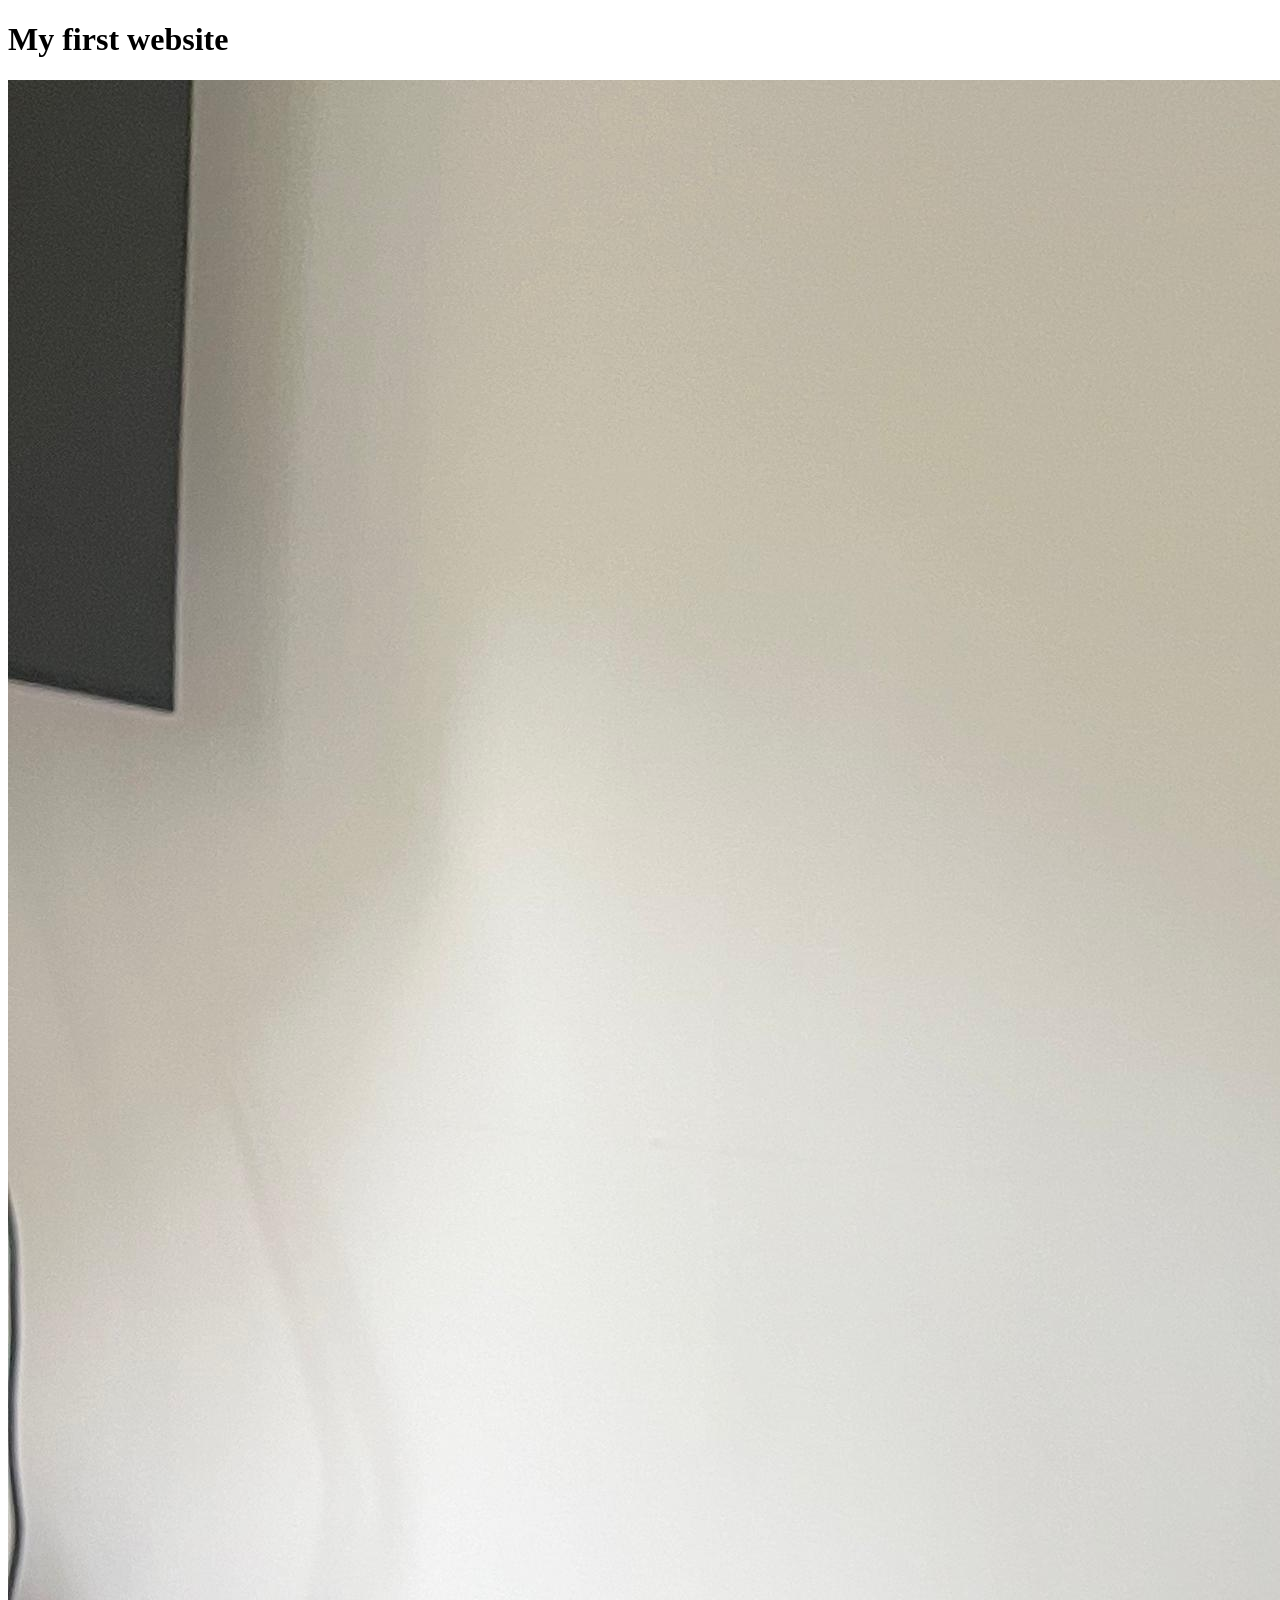
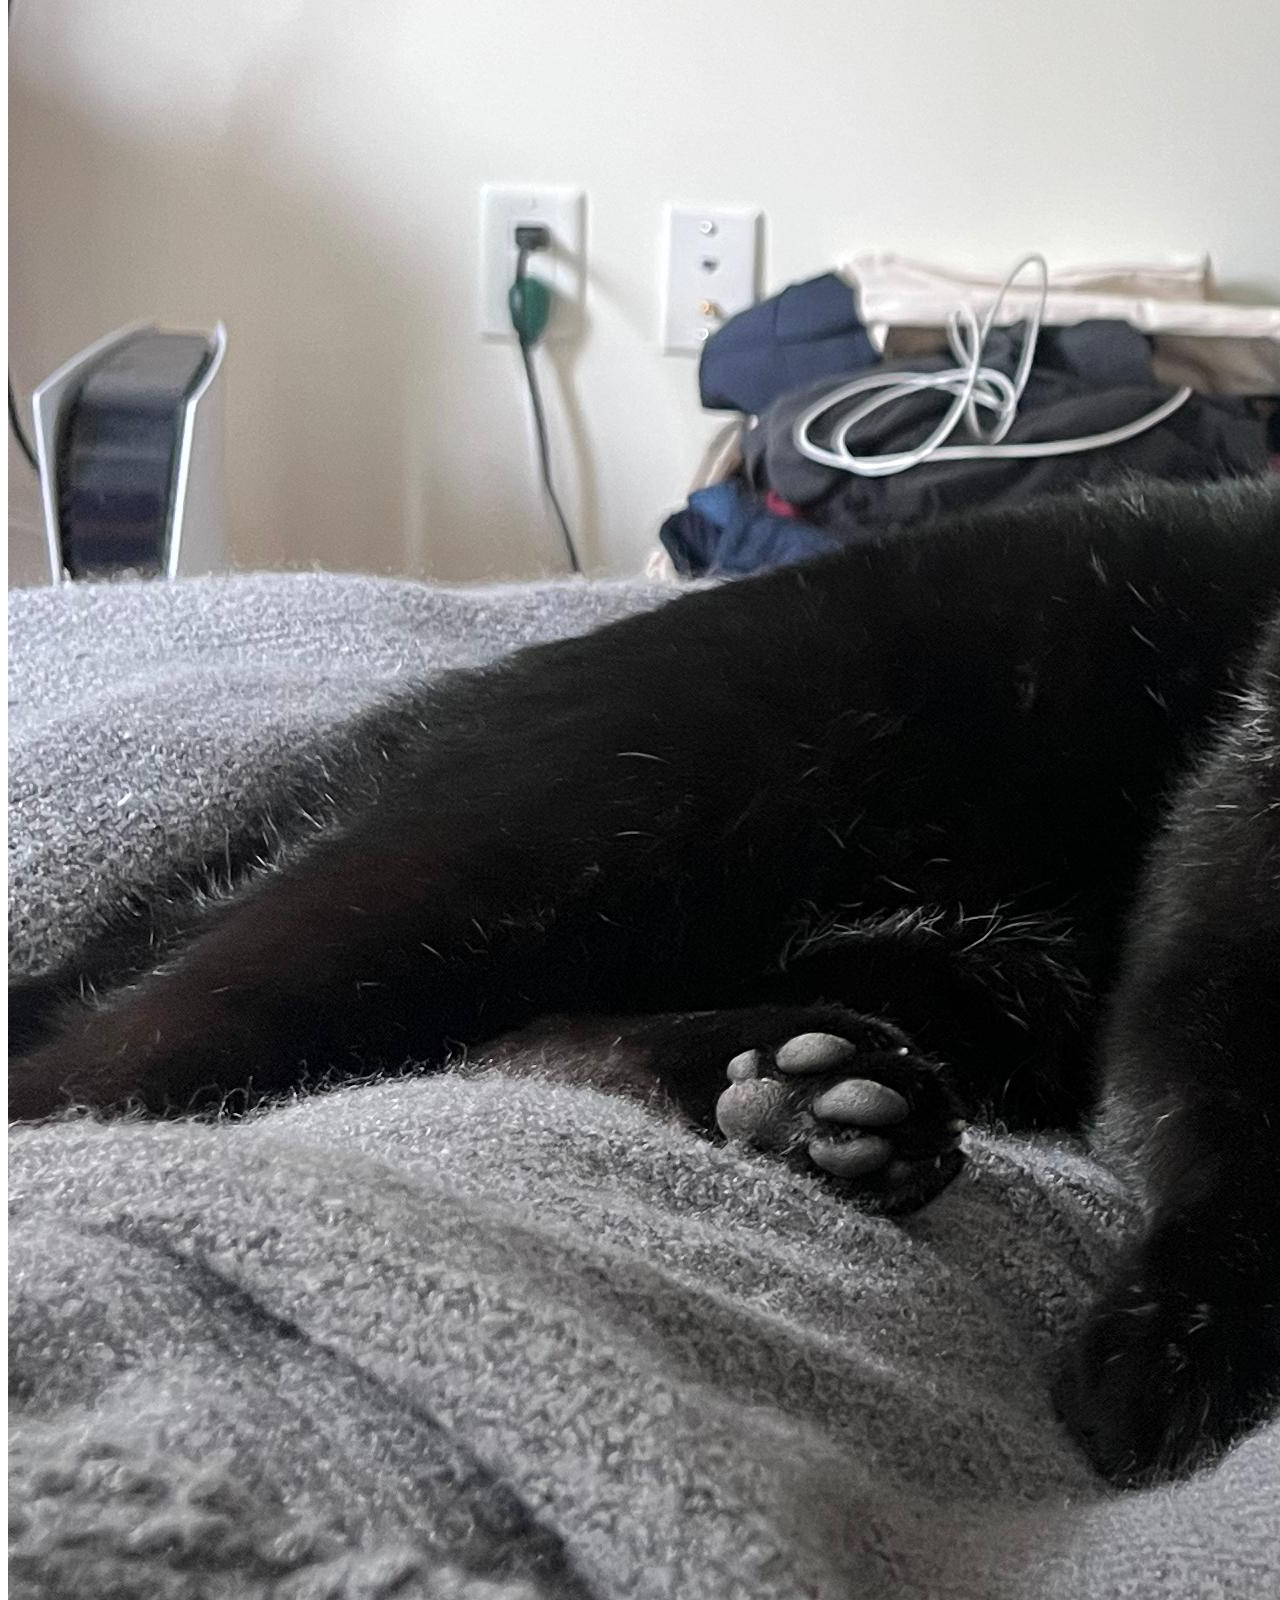
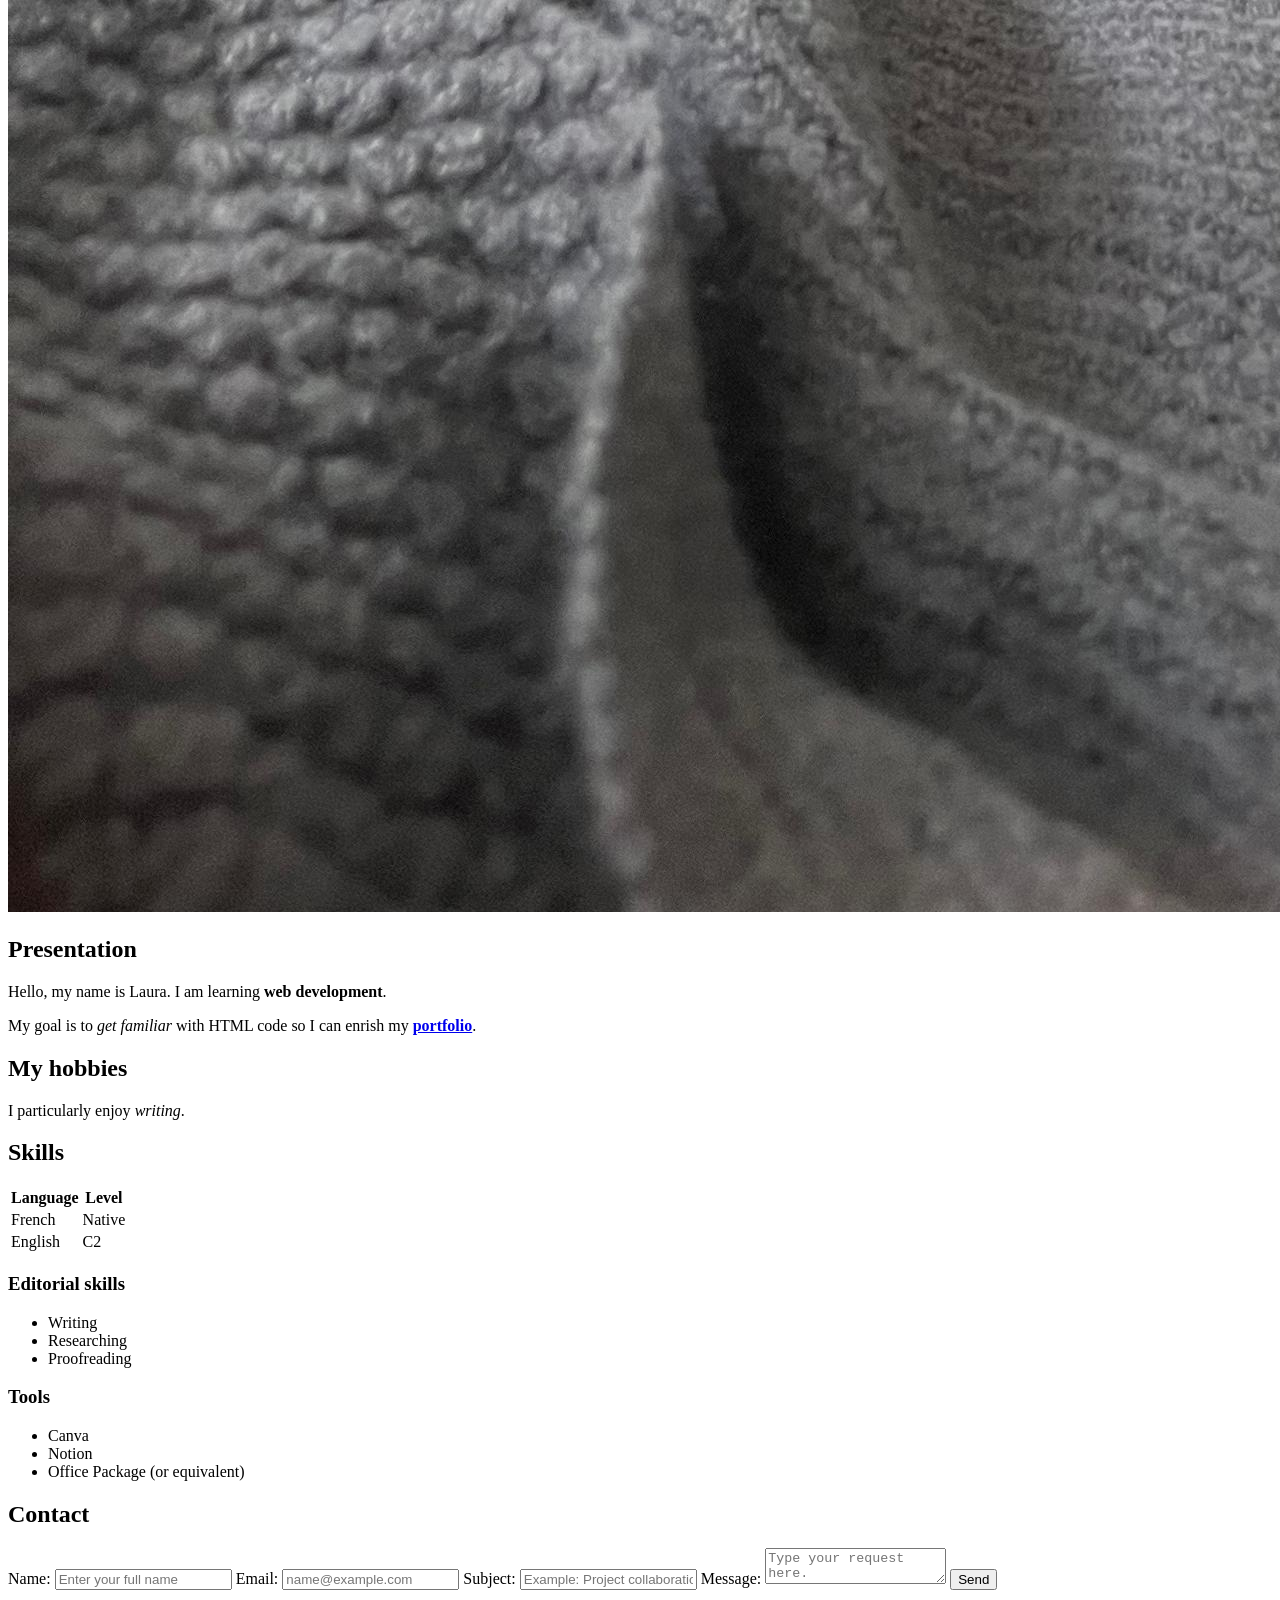
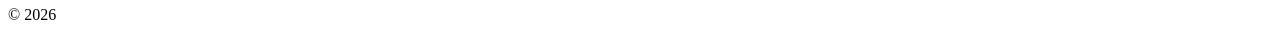
==== index.html @ b149e93c "First version of my novel project" ====
<!doctype html>
<html lang="en">
  <head>
    <meta charset="UTF-8" />
    <title>My first website</title>
    <link rel="stylesheet" href="css/stylesheet" />
  </head>
  <body>
    <header>
      <h1 id="page-title">My first website</h1>
    </header>
    <main>
      <section>
        <img
          src="images/jackie-on-the-bed.jpg"
          alt="pictue of Jackie on the bed"
        />
        <h2>Presentation</h2>
        <p>
          Hello, my name is <span class="name">Laura</span>. I am learning
          <strong> web development</strong>.
        </p>
        <p>
          My goal is to <em>get familiar</em> with HTML code so I can enrish my
          <a href="https://laurardz.netlify.app/"><strong>portfolio</strong></a
          >.
        </p>
      </section>
      <section>
        <h2>My hobbies</h2>
        <p>I particularly enjoy <em>writing</em>.</p>
      </section>
      <section>
        <h2>Skills</h2>
        <table>
          <tr>
            <th>Language</th>
            <th>Level</th>
          </tr>
          <tr>
            <td>French</td>
            <td>Native</td>
          </tr>
          <tr>
            <td>English</td>
            <td>C2</td>
          </tr>
        </table>
        <h3>Editorial skills</h3>
        <ul>
          <li>Writing</li>
          <li>Researching</li>
          <li>Proofreading</li>
        </ul>
        <h3>Tools</h3>
        <ul>
          <li>Canva</li>
          <li>Notion</li>
          <li>Office Package (or equivalent)</li>
        </ul>
      </section>
      <section>
        <h2>Contact</h2>
        <form>
          <label>Name:</label>
          <input type="text" placeholder="Enter your full name" />
          <label>Email:</label>
          <input type="email" placeholder="name@example.com" />
          <label>Subject:</label>
          <input type="text" placeholder="Example: Project collaboration" />
          <label>Message:</label>
          <textarea placeholder="Type your request here."></textarea>
          <button>Send</button>
        </form>
      </section>
    </main>
    <footer>
      <p>© 2026</p>
    </footer>
  </body>
</html>
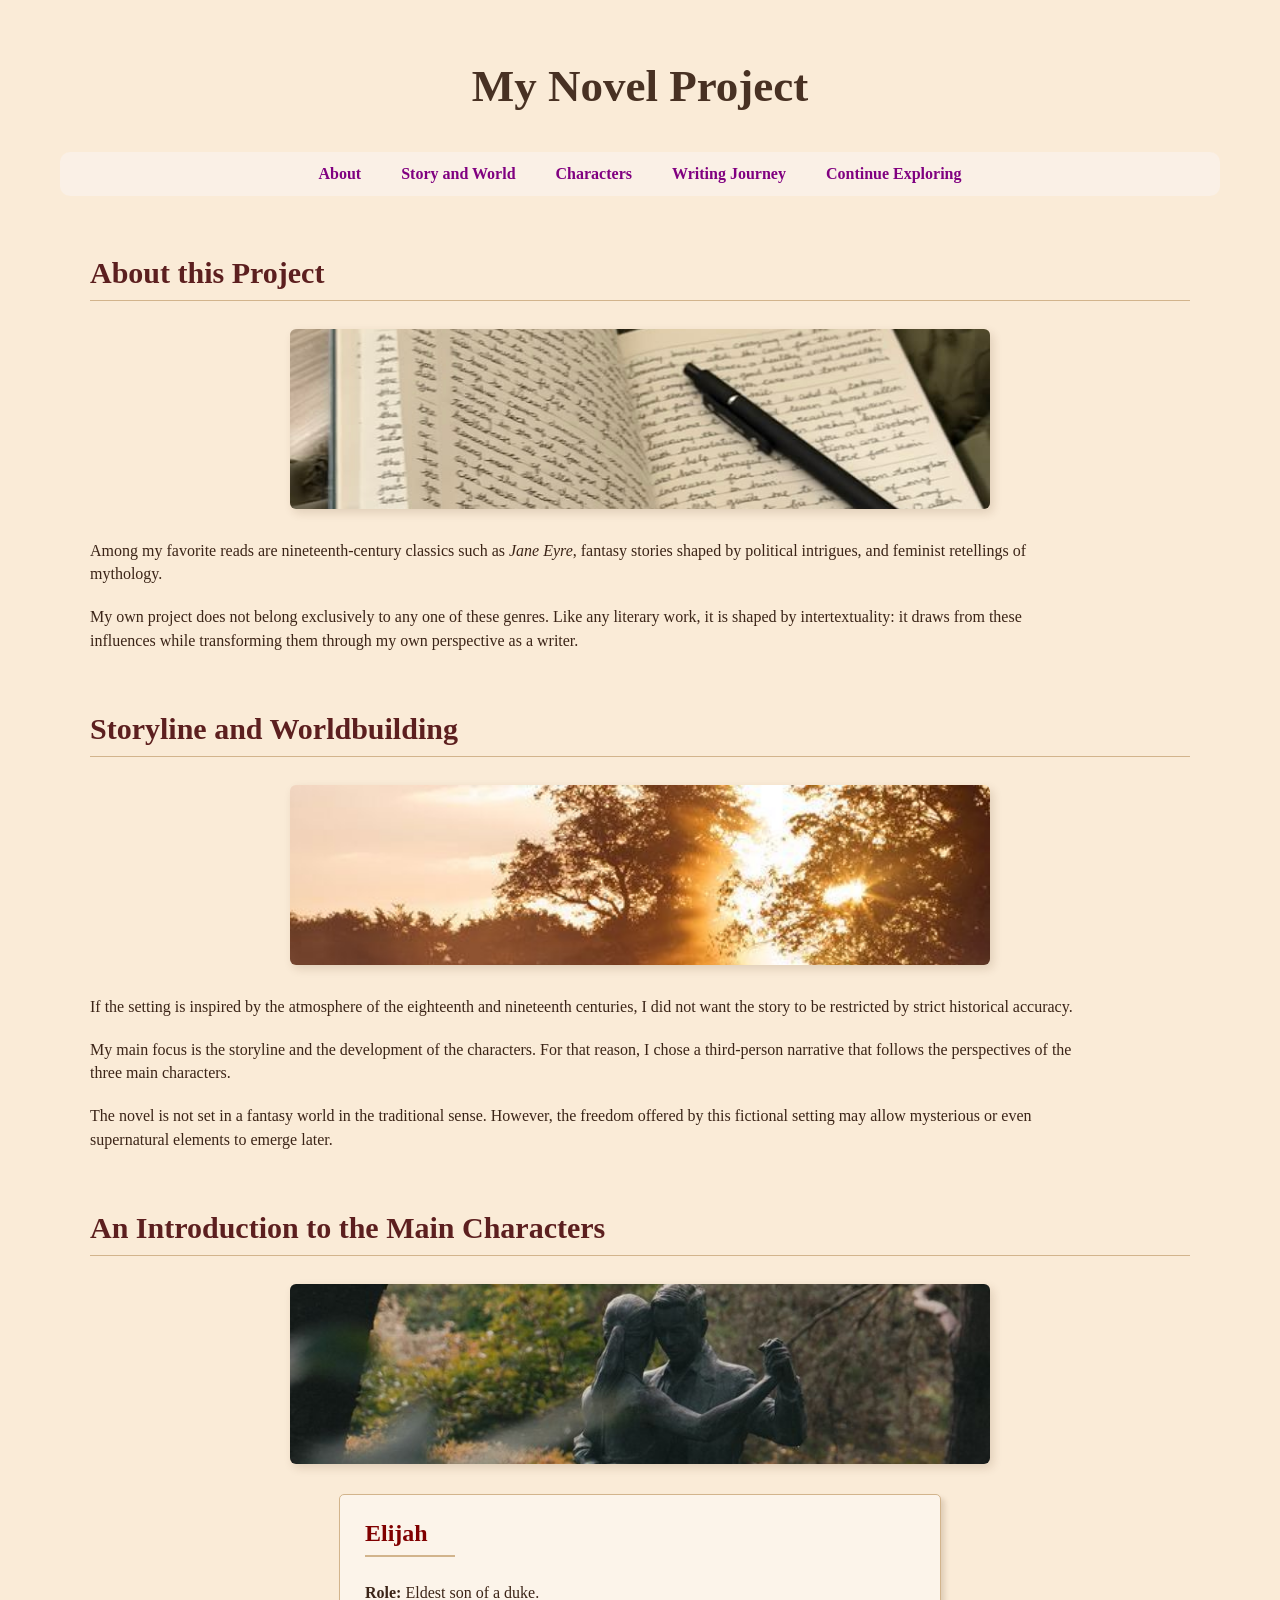
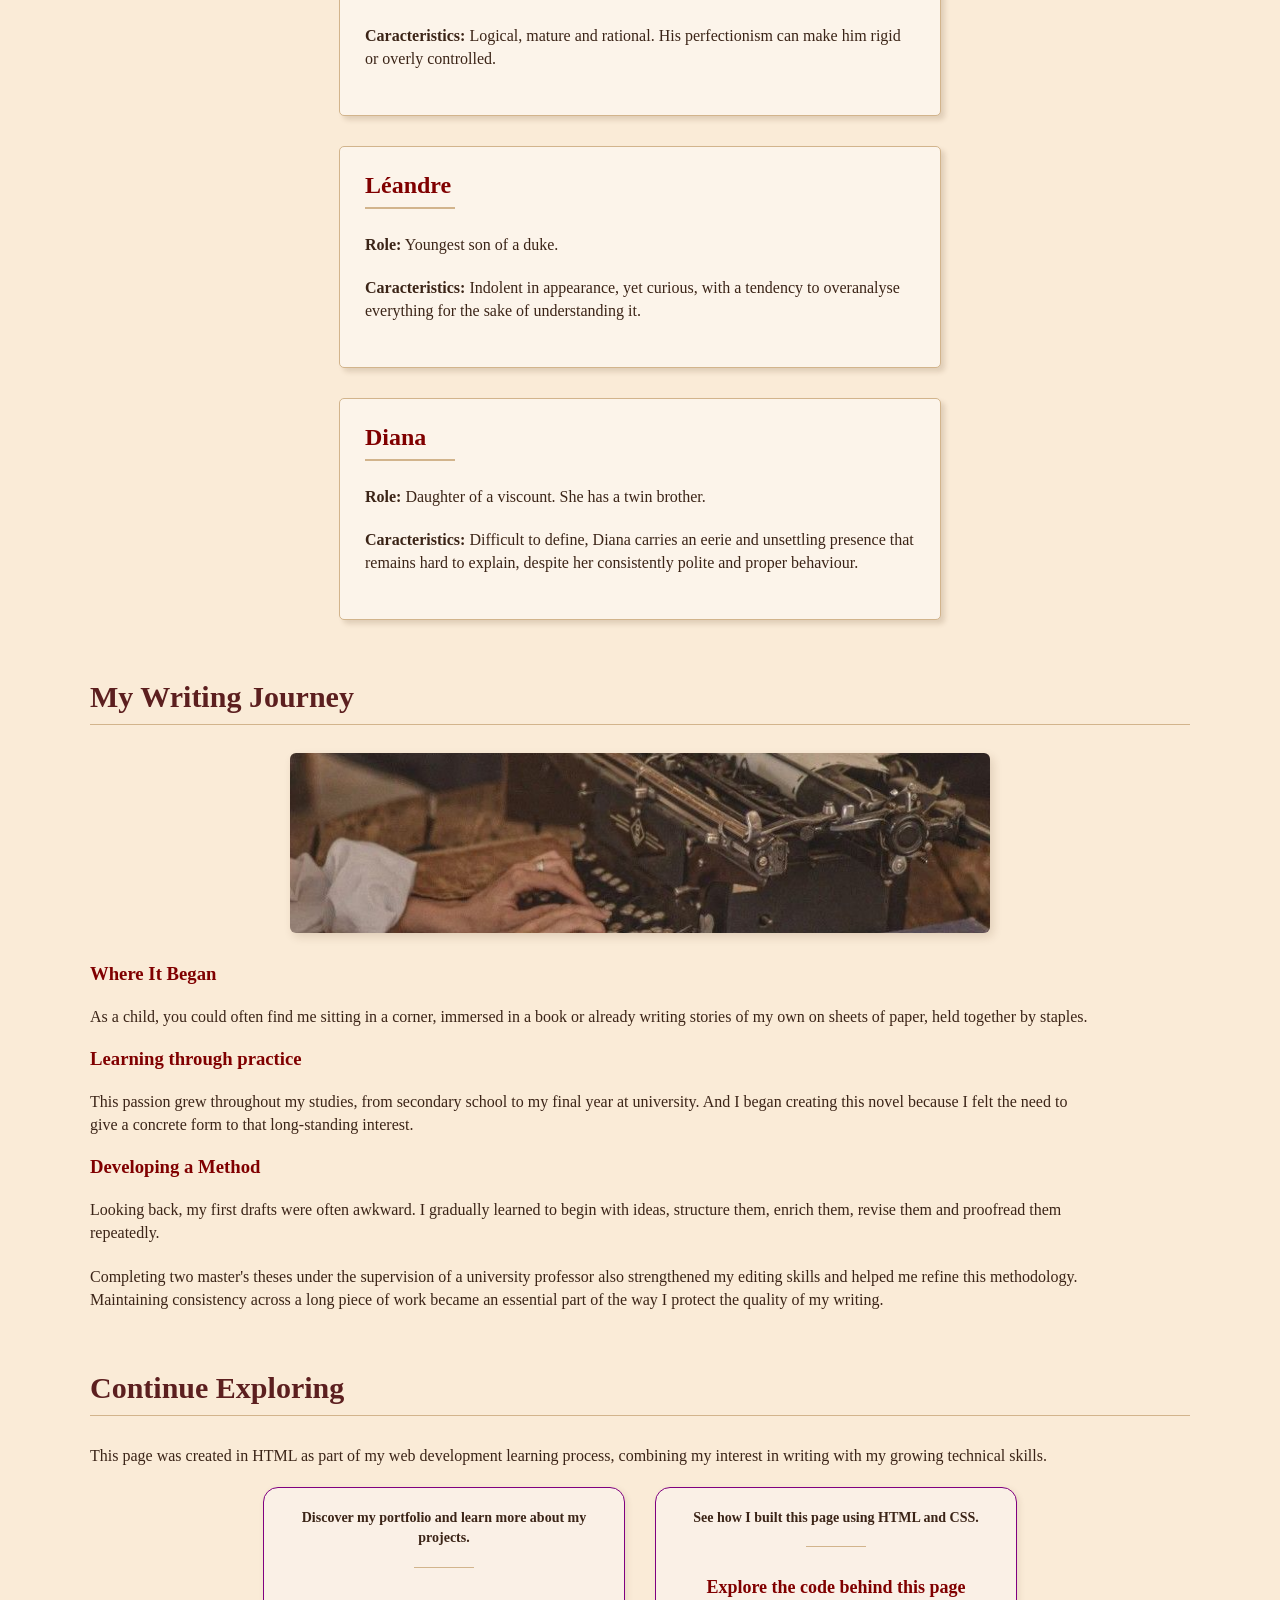
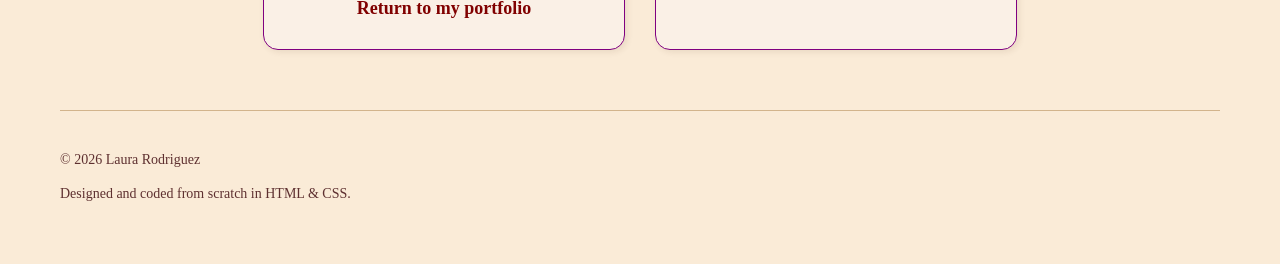
==== commit c675d407: "Rename novel-project to index" ====
--- a/index.html
+++ b/index.html
@@ -2,80 +2,164 @@
 <html lang="en">
   <head>
     <meta charset="UTF-8" />
-    <title>My first website</title>
-    <link rel="stylesheet" href="css/stylesheet" />
+    <title>My novel project</title>
+    <link rel="stylesheet" href="css/style.css" />
   </head>
   <body>
     <header>
-      <h1 id="page-title">My first website</h1>
+      <h1 id="page-title">My Novel Project</h1>
+      <nav>
+        <a href="#about-this-project">About</a>
+        <a href="#storyline-and-worldbuilding">Story and World</a>
+        <a href="#an-introduction-to-the-characters">Characters</a>
+        <a href="#my-writing-journey">Writing Journey</a>
+        <a href="#continue-exploring">Continue Exploring</a>
+      </nav>
     </header>
     <main>
-      <section>
+      <section id="about-this-project">
+        <h2 class="section-title">About this Project</h2>
         <img
-          src="images/jackie-on-the-bed.jpg"
-          alt="pictue of Jackie on the bed"
+          class="section-image"
+          src="images/notebook.jpg"
+          alt="Open notebook representing the creative origins of the project"
         />
-        <h2>Presentation</h2>
         <p>
-          Hello, my name is <span class="name">Laura</span>. I am learning
-          <strong> web development</strong>.
+          Among my favorite reads are nineteenth-century classics such as
+          <em>Jane Eyre</em>, fantasy stories shaped by political intrigues, and
+          feminist retellings of mythology.
         </p>
         <p>
-          My goal is to <em>get familiar</em> with HTML code so I can enrish my
-          <a href="https://laurardz.netlify.app/"><strong>portfolio</strong></a
-          >.
+          My own project does not belong exclusively to any one of these genres.
+          Like any literary work, it is shaped by intertextuality: it draws from
+          these influences while transforming them through my own perspective as
+          a writer.
         </p>
       </section>
-      <section>
-        <h2>My hobbies</h2>
-        <p>I particularly enjoy <em>writing</em>.</p>
+      <section id="storyline-and-worldbuilding">
+        <h2 class="section-title">Storyline and Worldbuilding</h2>
+        <img
+          class="section-image-worldbuilding"
+          src="images/garden.jpg"
+          alt="Picture of a foggy forest at dawn"
+        />
+        <p>
+          If the setting is inspired by the atmosphere of the eighteenth and
+          nineteenth centuries, I did not want the story to be restricted by
+          strict historical accuracy.
+        </p>
+        <p>
+          My main focus is the storyline and the development of the characters.
+          For that reason, I chose a third-person narrative that follows the
+          perspectives of the three main characters.
+        </p>
+        <p>
+          The novel is not set in a fantasy world in the traditional sense.
+          However, the freedom offered by this fictional setting may allow
+          mysterious or even supernatural elements to emerge later.
+        </p>
       </section>
-      <section>
-        <h2>Skills</h2>
-        <table>
-          <tr>
-            <th>Language</th>
-            <th>Level</th>
-          </tr>
-          <tr>
-            <td>French</td>
-            <td>Native</td>
-          </tr>
-          <tr>
-            <td>English</td>
-            <td>C2</td>
-          </tr>
-        </table>
-        <h3>Editorial skills</h3>
-        <ul>
-          <li>Writing</li>
-          <li>Researching</li>
-          <li>Proofreading</li>
-        </ul>
-        <h3>Tools</h3>
-        <ul>
-          <li>Canva</li>
-          <li>Notion</li>
-          <li>Office Package (or equivalent)</li>
-        </ul>
+      <section id="an-introduction-to-the-characters">
+        <h2 class="section-title">An Introduction to the Main Characters</h2>
+        <img
+          class="section-image"
+          src="images/silhouette.jpg"
+          alt="Picture of statues dancing in a garden"
+        />
+        <article class="character-card">
+          <h3>Elijah</h3>
+          <p><strong>Role:</strong> Eldest son of a duke.</p>
+          <p>
+            <strong>Caracteristics:</strong> Logical, mature and rational. His
+            perfectionism can make him rigid or overly controlled.
+          </p>
+        </article>
+        <article class="character-card">
+          <h3>Léandre</h3>
+          <p><strong>Role:</strong> Youngest son of a duke.</p>
+          <p>
+            <strong>Caracteristics:</strong> Indolent in appearance, yet
+            curious, with a tendency to overanalyse everything for the sake of
+            understanding it.
+          </p>
+        </article>
+        <article class="character-card">
+          <h3>Diana</h3>
+          <p>
+            <strong>Role:</strong> Daughter of a viscount. She has a twin
+            brother.
+          </p>
+          <p>
+            <strong>Caracteristics:</strong> Difficult to define, Diana carries
+            an eerie and unsettling presence that remains hard to explain,
+            despite her consistently polite and proper behaviour.
+          </p>
+        </article>
       </section>
-      <section>
-        <h2>Contact</h2>
-        <form>
-          <label>Name:</label>
-          <input type="text" placeholder="Enter your full name" />
-          <label>Email:</label>
-          <input type="email" placeholder="name@example.com" />
-          <label>Subject:</label>
-          <input type="text" placeholder="Example: Project collaboration" />
-          <label>Message:</label>
-          <textarea placeholder="Type your request here."></textarea>
-          <button>Send</button>
-        </form>
+      <section id="my-writing-journey">
+        <h2 class="section-title">My Writing Journey</h2>
+        <img
+          class="section-image"
+          src="images/typewriter.jpg"
+          alt="Image of someone using a typewriter"
+        />
+        <h3>Where It Began</h3>
+        <p>
+          As a child, you could often find me sitting in a corner, immersed in a
+          book or already writing stories of my own on sheets of paper, held
+          together by staples.
+        </p>
+        <h3>Learning through practice</h3>
+        <p>
+          This passion grew throughout my studies, from secondary school to my
+          final year at university. And I began creating this novel because I
+          felt the need to give a concrete form to that long-standing interest.
+        </p>
+        <h3>Developing a Method</h3>
+        <p>
+          Looking back, my first drafts were often awkward. I gradually learned
+          to begin with ideas, structure them, enrich them, revise them and
+          proofread them repeatedly.
+        </p>
+        <p>
+          Completing two master's theses under the supervision of a university
+          professor also strengthened my editing skills and helped me refine
+          this methodology. Maintaining consistency across a long piece of work
+          became an essential part of the way I protect the quality of my
+          writing.
+        </p>
+      </section>
+      <section id="continue-exploring">
+        <h2 class="section-title">Continue Exploring</h2>
+        <p>
+          This page was created in HTML as part of my web development learning
+          process, combining my interest in writing with my growing technical
+          skills.
+        </p>
+        <div class="explore-container">
+          <article class="explore-card">
+            <p>Discover my portfolio and learn more about my projects.</p>
+            <a class="continue-link" href="https://laurardz.netlify.app/"
+              >Return to my portfolio</a
+            >
+          </article>
+          <article class="explore-card">
+            <p>See how I built this page using HTML and CSS.</p>
+            <a
+              class="continue-link"
+              href="https://github.com/Lauradz22/my-novel-project"
+              target="_blank"
+              rel="noopener noreferrer"
+              >Explore the code behind this page</a
+            >
+          </article>
+        </div>
       </section>
     </main>
     <footer>
-      <p>© 2026</p>
+      <p>© 2026 Laura Rodriguez</p>
+      <p>Designed and coded from scratch in HTML & CSS.</p>
     </footer>
+    <script src="js/script.js"></script>
   </body>
 </html>
--- a/css/style.css
+++ b/css/style.css
@@ -0,0 +1,175 @@
+main {
+  max-width: 1100px;
+  margin: 0 auto;
+}
+body {
+  background-color: antiquewhite;
+  font-family: Cambria, Cochin, Georgia, Times, "Times New Roman", serif;
+  margin: 60px;
+  color: #3b2417;
+}
+nav {
+  margin-top: 40px;
+  font-family: "Times New Roman", Times, serif;
+  background-color: linen;
+  padding: 3px;
+  border-radius: 10px;
+  display: flex;
+  flex-wrap: wrap;
+  justify-content: center;
+  gap: 20px;
+}
+nav a {
+  text-decoration: none;
+  font-weight: 600;
+  color: purple;
+  border-radius: 10px;
+  padding: 10px;
+  transition:
+    background-color 0.25s ease,
+    color 0.25s ease;
+}
+nav a:hover {
+  color: antiquewhite;
+  background-color: maroon;
+}
+h1 {
+  color: #483123;
+  text-align: center;
+  font-size: 45px;
+}
+h3 {
+  color: maroon;
+  margin-bottom: 20px;
+}
+p {
+  line-height: 1.45;
+}
+section {
+  margin-top: 60px;
+}
+section p {
+  margin-bottom: 20px;
+  max-width: 1000px;
+}
+.section-title {
+  color: #5c1f1f;
+  font-size: 30px;
+  font-weight: 600;
+  margin-bottom: 28px;
+  padding-bottom: 10px;
+  border-bottom: 1px solid tan;
+}
+.section-image {
+  display: block;
+  width: 100%;
+  max-width: 700px;
+  height: 180px;
+  margin: 0 auto 30px;
+  object-fit: cover;
+  border-radius: 6px;
+  box-shadow: 3px 4px 10px rgba(79, 47, 15, 0.15);
+}
+.section-image-worldbuilding {
+  display: block;
+  width: 100%;
+  max-width: 700px;
+  height: 180px;
+  margin: 0 auto 30px;
+  object-fit: cover;
+  border-radius: 6px;
+  box-shadow: 3px 4px 10px rgba(79, 47, 15, 0.15);
+  object-position: top;
+}
+footer {
+  margin-top: 60px;
+  padding-top: 25px;
+  border-top: 1px solid tan;
+  color: #5e3030;
+  font-size: 14px;
+}
+.character-card {
+  background-color: linen;
+  background-image:
+    linear-gradient(rgba(255, 250, 240, 0.4), rgba(255, 250, 240, 0.4)),
+    url("../images/paper-texture.jpg");
+
+  background-size: 300px auto;
+  background-repeat: repeat;
+  padding: 25px;
+  margin-bottom: 20px;
+  border-radius: 5px;
+  border: 1px solid tan;
+  max-width: 550px;
+  max-height: 170px;
+  margin: 30px auto;
+  box-shadow: 4px 4px 5px rgba(79, 47, 15, 0.15);
+}
+.character-card h3 {
+  margin-top: 0;
+  margin-bottom: 16px;
+  color: maroon;
+  font-size: 24px;
+  font-weight: 600;
+  padding-bottom: 8px;
+}
+.character-card h3::after {
+  content: "";
+  display: block;
+  width: 90px;
+  height: 2px;
+  margin-top: 8px;
+  background-color: tan;
+}
+.continue-link {
+  display: inline-block;
+  font-size: 18px;
+  text-decoration: none;
+  color: maroon;
+  padding: 10px 18px;
+  border-radius: 10px;
+  transition:
+    background-color 0.25s ease,
+    color 0.25s ease;
+}
+.continue-link:hover {
+  color: antiquewhite;
+
+  background-color: purple;
+}
+
+.explore-container {
+  display: flex;
+
+  justify-content: center;
+
+  flex-wrap: wrap;
+
+  gap: 30px;
+}
+
+.explore-card {
+  font-family: "Times New Roman", Times, serif;
+  background-color: linen;
+  padding: 20px;
+  text-align: center;
+  border: 1px solid purple;
+  font-weight: 600;
+  font-size: 14px;
+  width: 320px;
+  border-radius: 15px;
+  box-shadow: 2px 2px 6px rgba(79, 47, 15, 0.1);
+}
+
+.explore-card p {
+  margin-top: 0;
+}
+
+.explore-card p::after {
+  content: "";
+  display: block;
+  width: 60px;
+  height: 1px;
+  background-color: tan;
+  margin: 18px auto 0;
+}
